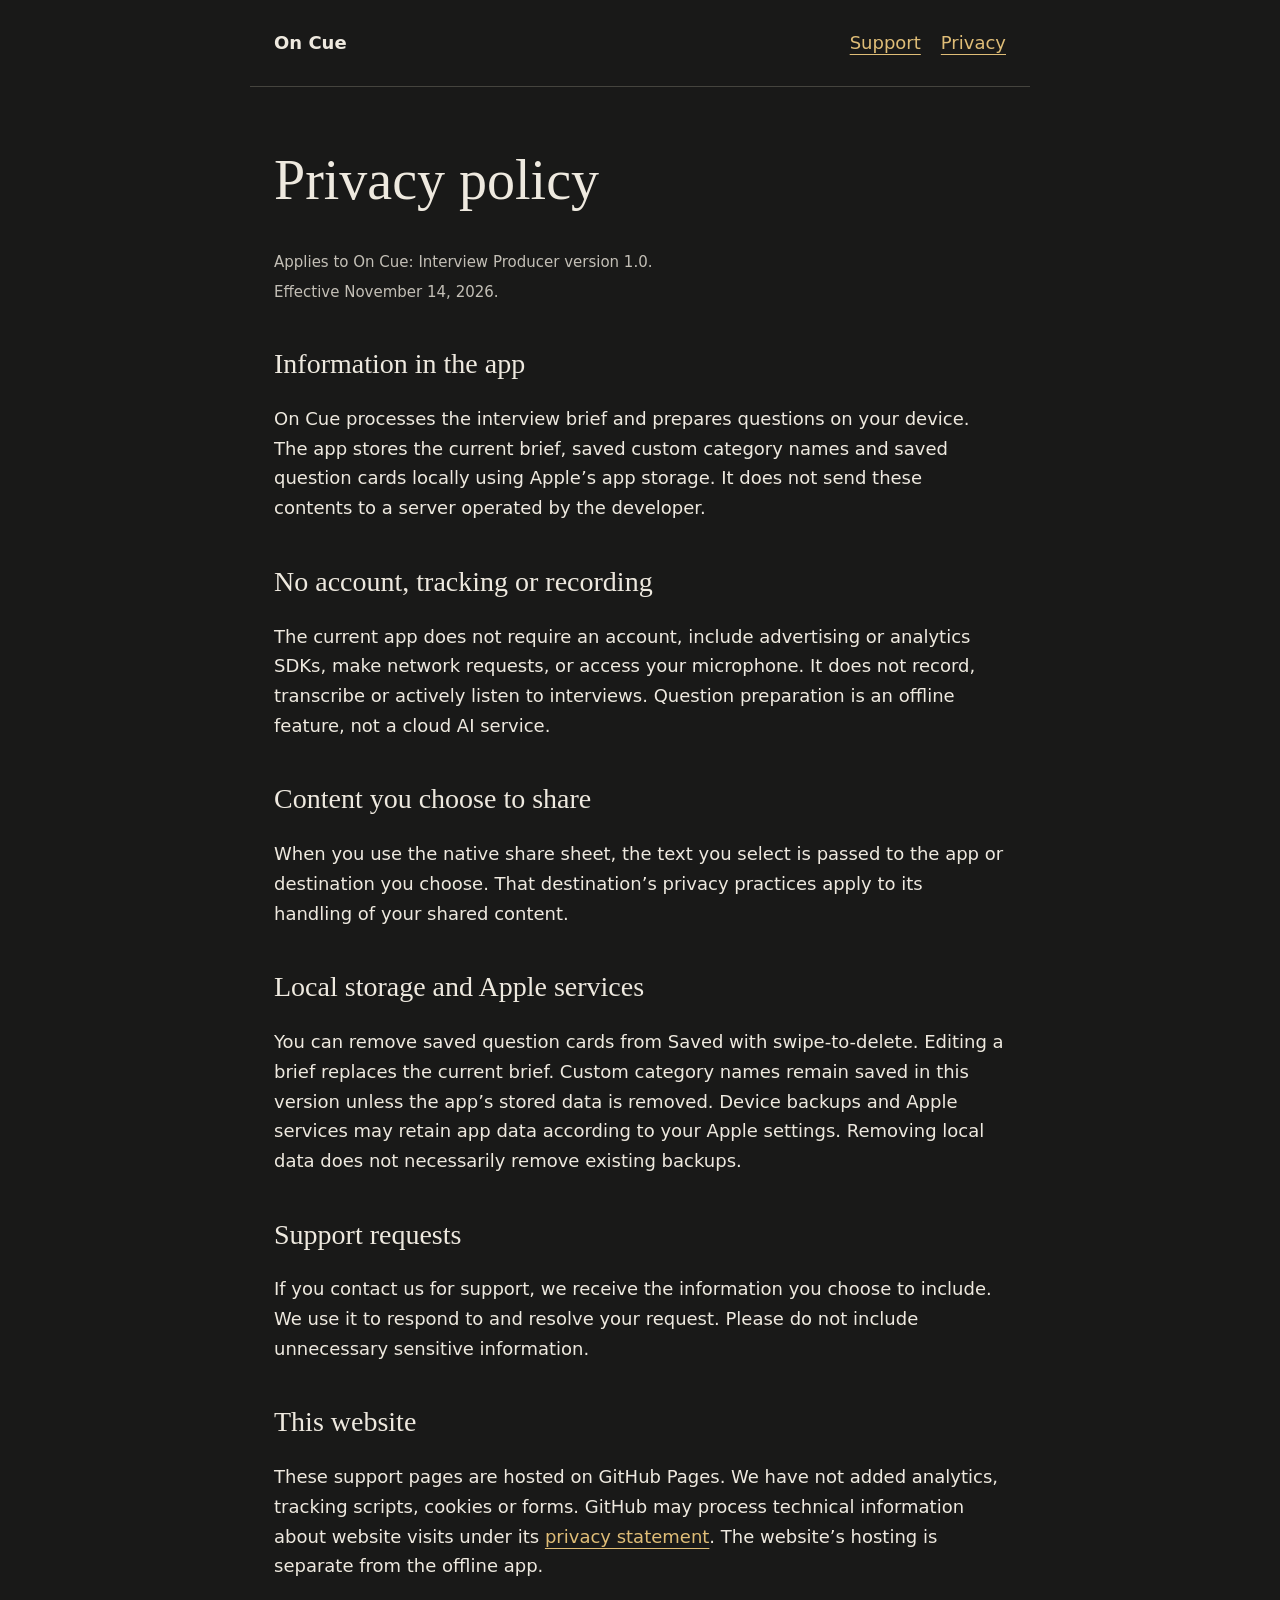
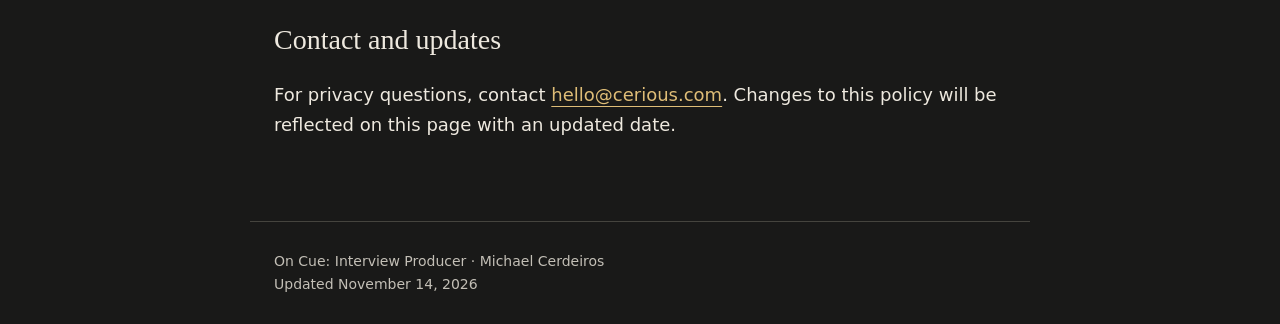
==== on-cue/privacy/index.html @ 378fe447 "Publish On Cue privacy page" ====
<!doctype html><html lang="en"><head><meta charset="utf-8"><meta name="viewport" content="width=device-width,initial-scale=1"><title>Privacy | On Cue</title><meta name="description" content="On Cue: Interview Producer — privacy."><style>:root{color-scheme:dark}*{box-sizing:border-box}body{margin:0;background:#191918;color:#eee9df;font:18px/1.65 system-ui,-apple-system,sans-serif}main,header,footer{max-width:780px;margin:auto;padding:28px 24px}header{display:flex;justify-content:space-between;gap:24px;border-bottom:1px solid #45443e}nav{display:flex;gap:20px}a{color:#dfbd77;text-underline-offset:5px}h1,h2{font-family:Georgia,serif;font-weight:400;line-height:1.2}h1{font-size:clamp(38px,7vw,56px);margin:32px 0}h2{font-size:28px;margin-top:42px}p{max-width:65ch}small,footer{color:#c3bfb6}footer{border-top:1px solid #45443e;margin-top:36px;font-size:14px}a:focus-visible{outline:3px solid #dfbd77;outline-offset:4px}@media(max-width:480px){header{display:block}nav{margin-top:12px}}</style></head><body><header><strong>On Cue</strong><nav aria-label="Main navigation"><a href="/on-cue/support/">Support</a><a href="/on-cue/privacy/">Privacy</a></nav></header><main><h1>Privacy policy</h1><p><small>Applies to On Cue: Interview Producer version 1.0.<br>Effective November 14, 2026.</small></p><h2>Information in the app</h2><p>On Cue processes the interview brief and prepares questions on your device. The app stores the current brief, saved custom category names and saved question cards locally using Apple’s app storage. It does not send these contents to a server operated by the developer.</p><h2>No account, tracking or recording</h2><p>The current app does not require an account, include advertising or analytics SDKs, make network requests, or access your microphone. It does not record, transcribe or actively listen to interviews. Question preparation is an offline feature, not a cloud AI service.</p><h2>Content you choose to share</h2><p>When you use the native share sheet, the text you select is passed to the app or destination you choose. That destination’s privacy practices apply to its handling of your shared content.</p><h2>Local storage and Apple services</h2><p>You can remove saved question cards from Saved with swipe-to-delete. Editing a brief replaces the current brief. Custom category names remain saved in this version unless the app’s stored data is removed. Device backups and Apple services may retain app data according to your Apple settings. Removing local data does not necessarily remove existing backups.</p><h2>Support requests</h2><p>If you contact us for support, we receive the information you choose to include. We use it to respond to and resolve your request. Please do not include unnecessary sensitive information.</p><h2>This website</h2><p>These support pages are hosted on GitHub Pages. We have not added analytics, tracking scripts, cookies or forms. GitHub may process technical information about website visits under its <a href="https://docs.github.com/en/site-policy/privacy-policies/github-general-privacy-statement">privacy statement</a>. The website’s hosting is separate from the offline app.</p><h2>Contact and updates</h2><p>For privacy questions, contact <a href="mailto:hello@cerious.com">hello@cerious.com</a>. Changes to this policy will be reflected on this page with an updated date.</p></main><footer>On Cue: Interview Producer · Michael Cerdeiros<br>Updated November 14, 2026</footer></body></html>
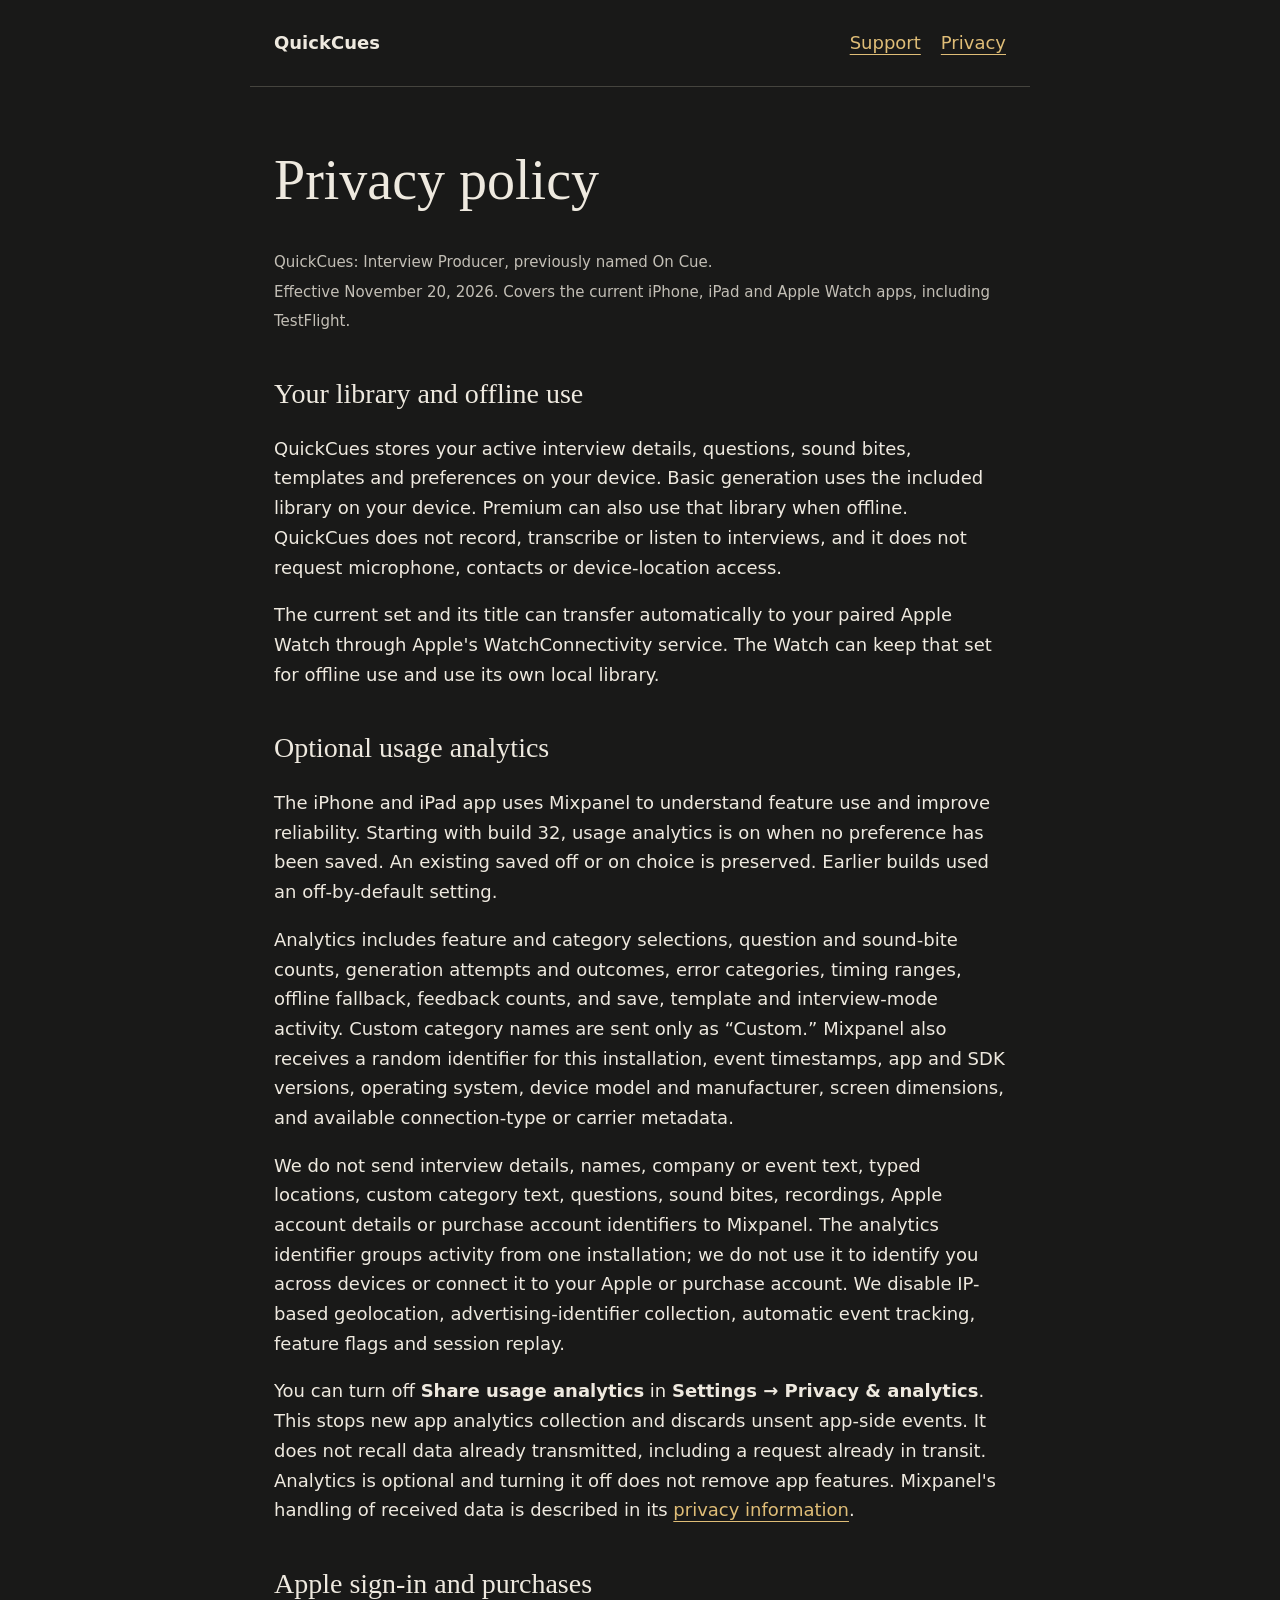
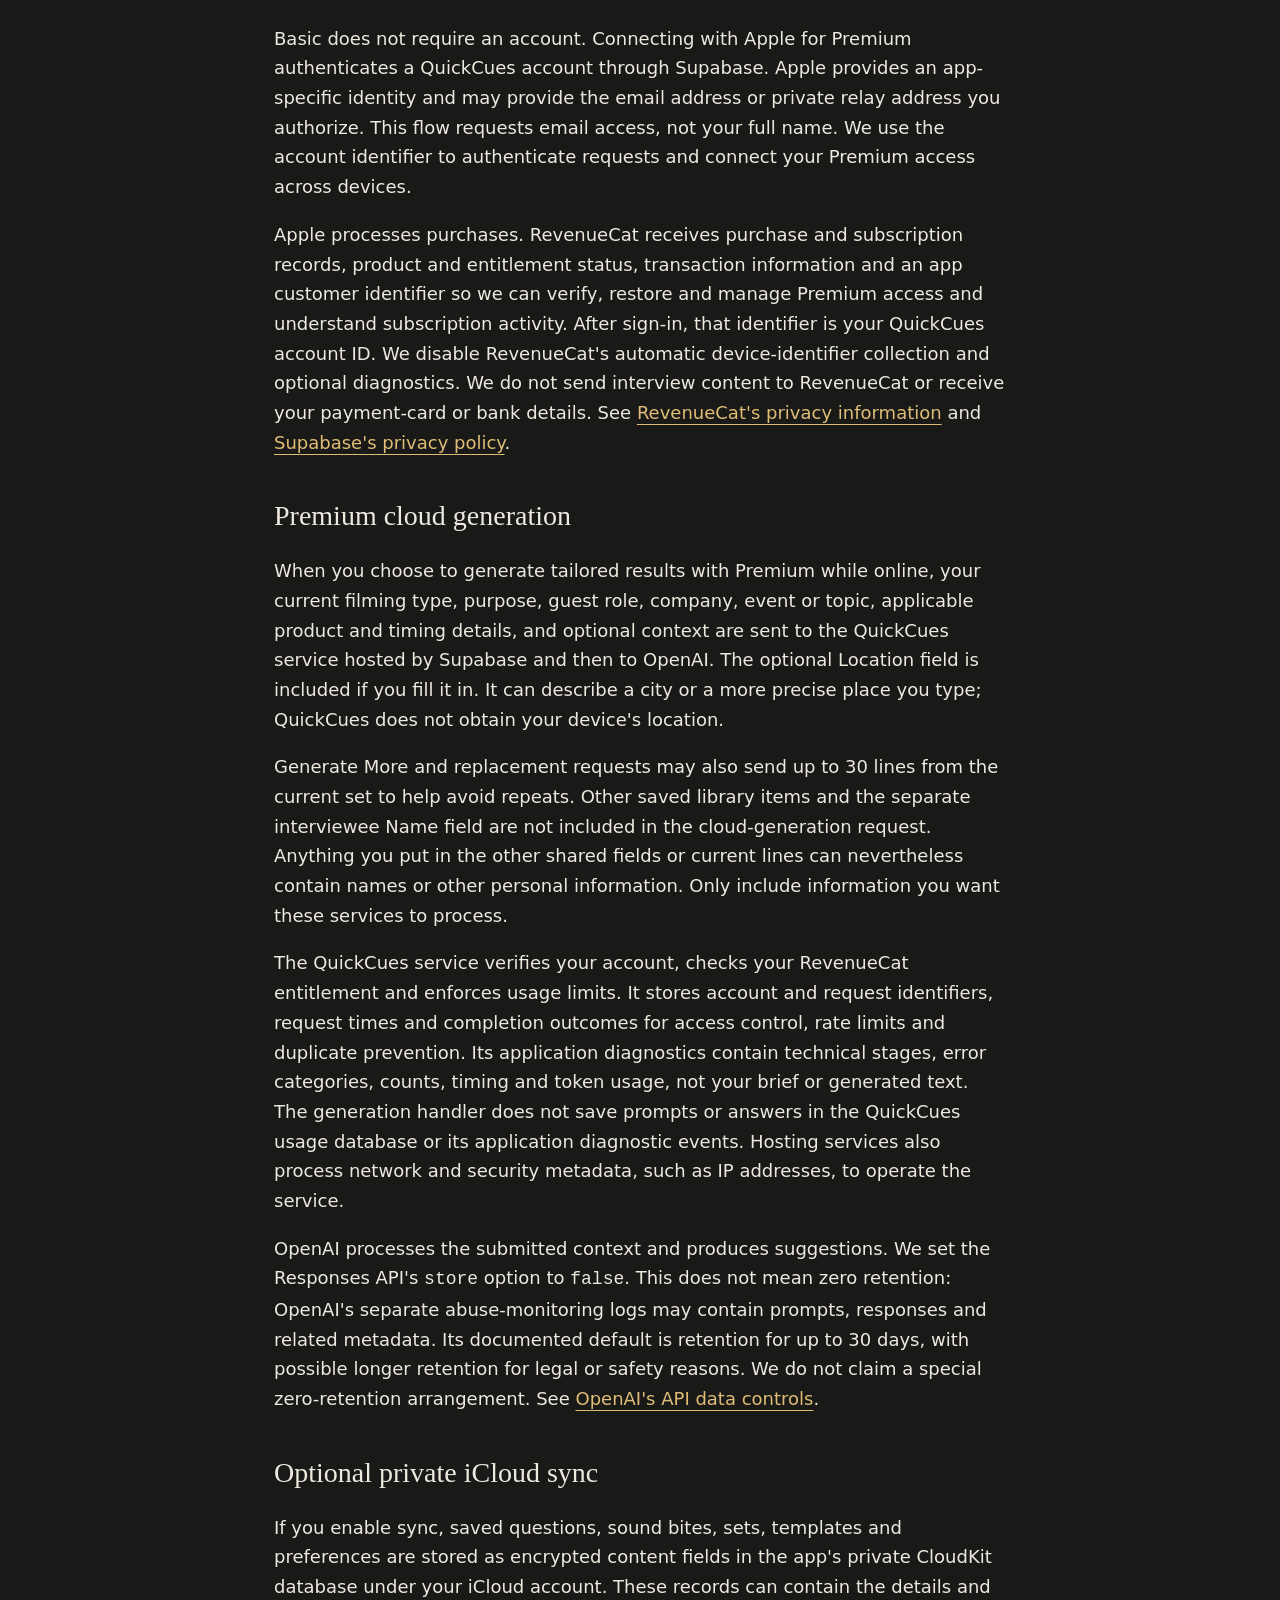
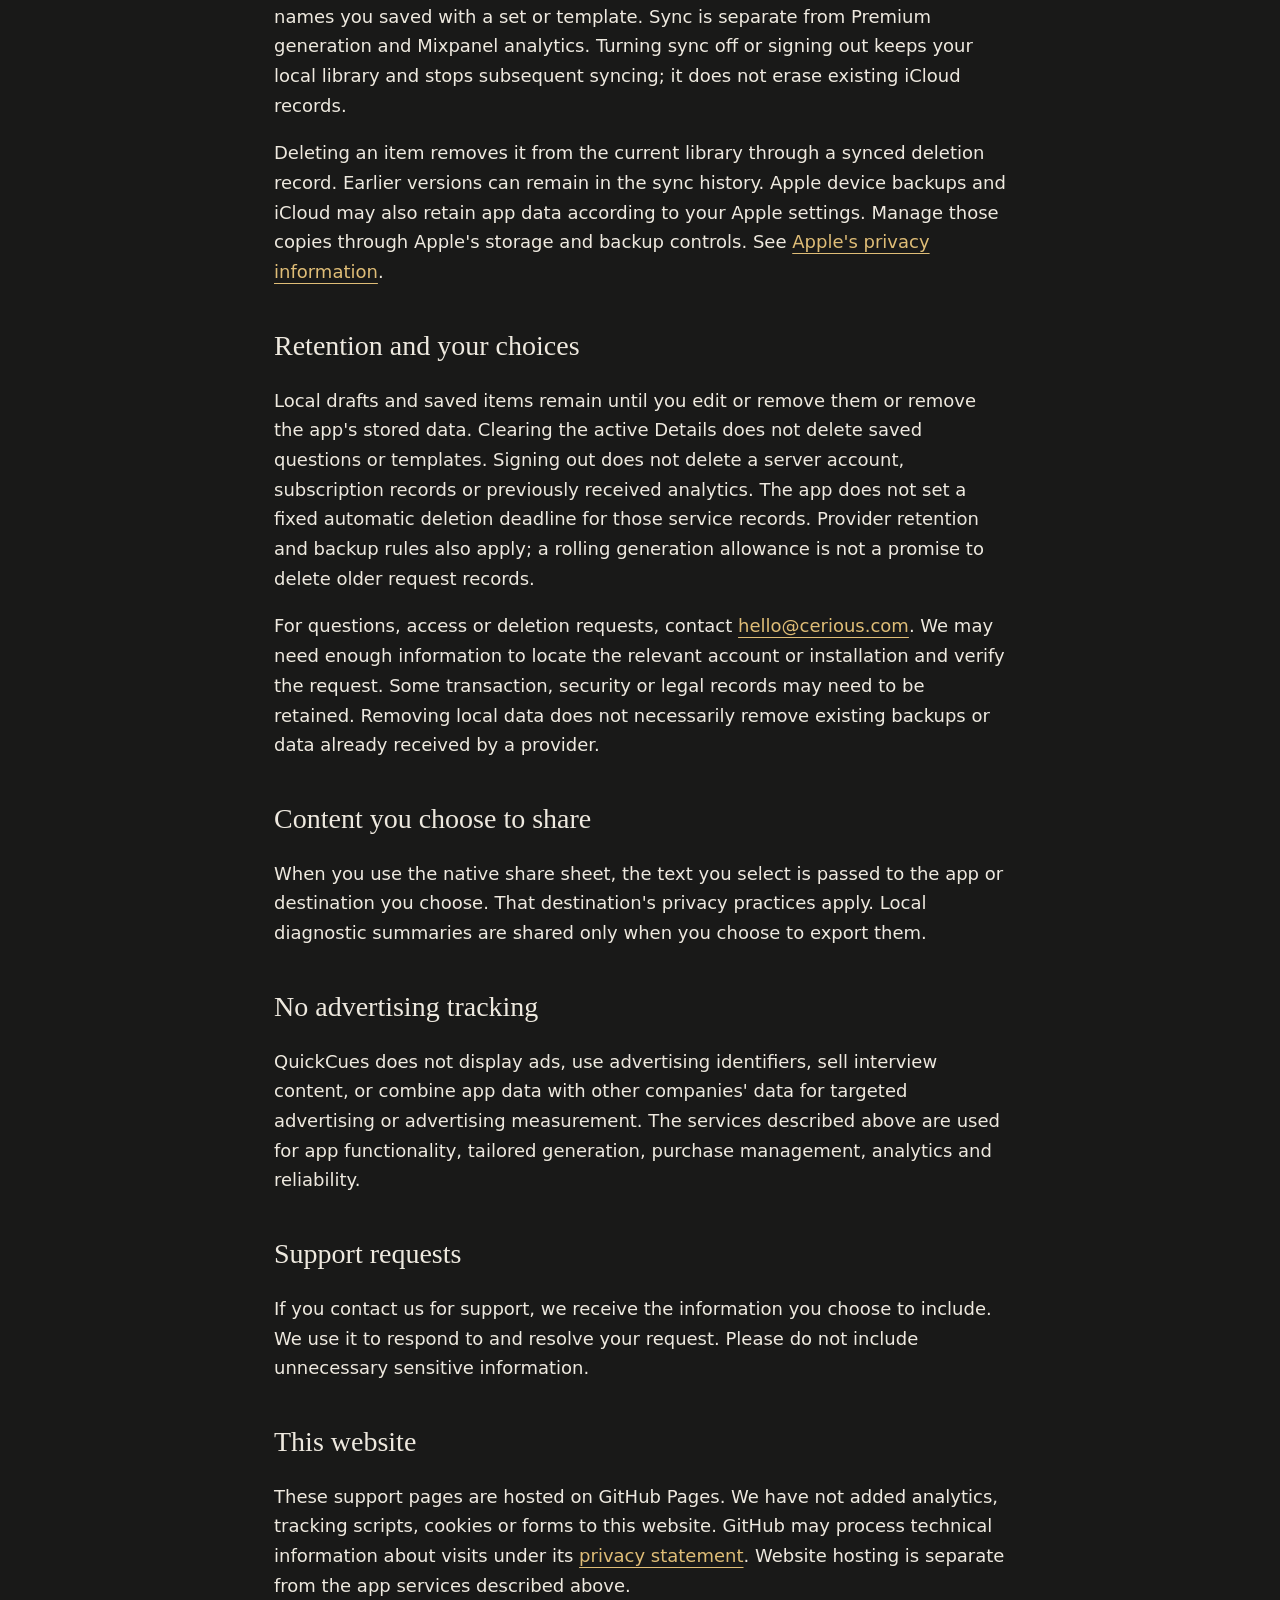
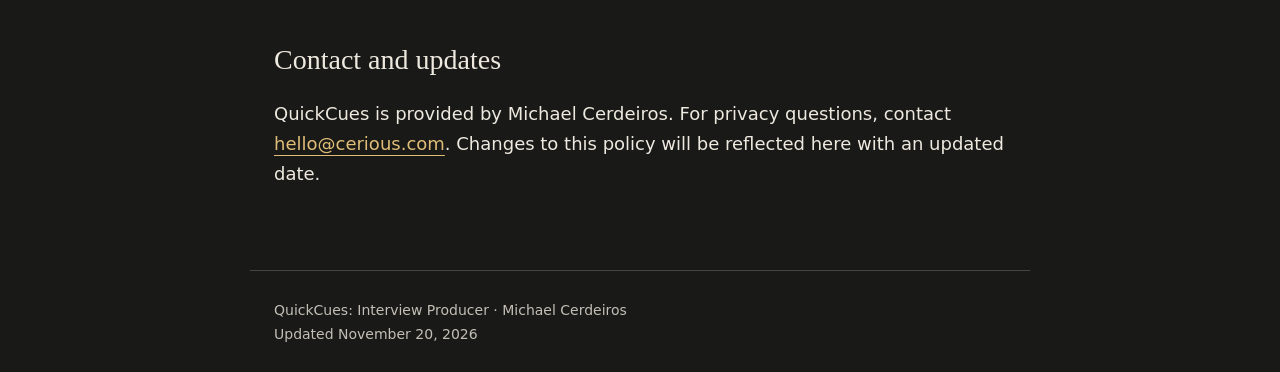
==== commit 12b4e34f: "Update QuickCues privacy disclosures for analytics and Premium services" ====
--- a/on-cue/privacy/index.html
+++ b/on-cue/privacy/index.html
@@ -1 +1,36 @@
-<!doctype html><html lang="en"><head><meta charset="utf-8"><meta name="viewport" content="width=device-width,initial-scale=1"><title>Privacy | On Cue</title><meta name="description" content="On Cue: Interview Producer — privacy."><style>:root{color-scheme:dark}*{box-sizing:border-box}body{margin:0;background:#191918;color:#eee9df;font:18px/1.65 system-ui,-apple-system,sans-serif}main,header,footer{max-width:780px;margin:auto;padding:28px 24px}header{display:flex;justify-content:space-between;gap:24px;border-bottom:1px solid #45443e}nav{display:flex;gap:20px}a{color:#dfbd77;text-underline-offset:5px}h1,h2{font-family:Georgia,serif;font-weight:400;line-height:1.2}h1{font-size:clamp(38px,7vw,56px);margin:32px 0}h2{font-size:28px;margin-top:42px}p{max-width:65ch}small,footer{color:#c3bfb6}footer{border-top:1px solid #45443e;margin-top:36px;font-size:14px}a:focus-visible{outline:3px solid #dfbd77;outline-offset:4px}@media(max-width:480px){header{display:block}nav{margin-top:12px}}</style></head><body><header><strong>On Cue</strong><nav aria-label="Main navigation"><a href="/on-cue/support/">Support</a><a href="/on-cue/privacy/">Privacy</a></nav></header><main><h1>Privacy policy</h1><p><small>Applies to On Cue: Interview Producer version 1.0.<br>Effective November 14, 2026.</small></p><h2>Information in the app</h2><p>On Cue processes the interview brief and prepares questions on your device. The app stores the current brief, saved custom category names and saved question cards locally using Apple’s app storage. It does not send these contents to a server operated by the developer.</p><h2>No account, tracking or recording</h2><p>The current app does not require an account, include advertising or analytics SDKs, make network requests, or access your microphone. It does not record, transcribe or actively listen to interviews. Question preparation is an offline feature, not a cloud AI service.</p><h2>Content you choose to share</h2><p>When you use the native share sheet, the text you select is passed to the app or destination you choose. That destination’s privacy practices apply to its handling of your shared content.</p><h2>Local storage and Apple services</h2><p>You can remove saved question cards from Saved with swipe-to-delete. Editing a brief replaces the current brief. Custom category names remain saved in this version unless the app’s stored data is removed. Device backups and Apple services may retain app data according to your Apple settings. Removing local data does not necessarily remove existing backups.</p><h2>Support requests</h2><p>If you contact us for support, we receive the information you choose to include. We use it to respond to and resolve your request. Please do not include unnecessary sensitive information.</p><h2>This website</h2><p>These support pages are hosted on GitHub Pages. We have not added analytics, tracking scripts, cookies or forms. GitHub may process technical information about website visits under its <a href="https://docs.github.com/en/site-policy/privacy-policies/github-general-privacy-statement">privacy statement</a>. The website’s hosting is separate from the offline app.</p><h2>Contact and updates</h2><p>For privacy questions, contact <a href="mailto:hello@cerious.com">hello@cerious.com</a>. Changes to this policy will be reflected on this page with an updated date.</p></main><footer>On Cue: Interview Producer · Michael Cerdeiros<br>Updated November 14, 2026</footer></body></html>+<!doctype html><html lang="en"><head><meta charset="utf-8"><meta name="viewport" content="width=device-width,initial-scale=1"><title>Privacy | QuickCues</title><meta name="description" content="QuickCues: Interview Producer privacy policy."><style>:root{color-scheme:dark}*{box-sizing:border-box}body{margin:0;background:#191918;color:#eee9df;font:18px/1.65 system-ui,-apple-system,sans-serif}main,header,footer{max-width:780px;margin:auto;padding:28px 24px}header{display:flex;justify-content:space-between;gap:24px;border-bottom:1px solid #45443e}nav{display:flex;gap:20px}a{color:#dfbd77;text-underline-offset:5px}h1,h2{font-family:Georgia,serif;font-weight:400;line-height:1.2}h1{font-size:clamp(38px,7vw,56px);margin:32px 0}h2{font-size:28px;margin-top:42px}p{max-width:65ch}small,footer{color:#c3bfb6}footer{border-top:1px solid #45443e;margin-top:36px;font-size:14px}a:focus-visible{outline:3px solid #dfbd77;outline-offset:4px}@media(max-width:480px){header{display:block}nav{margin-top:12px}}</style></head><body><header><strong>QuickCues</strong><nav aria-label="Main navigation"><a href="/on-cue/support/">Support</a><a href="/on-cue/privacy/">Privacy</a></nav></header><main>
+<h1>Privacy policy</h1>
+<p><small>QuickCues: Interview Producer, previously named On Cue.<br>Effective November 20, 2026. Covers the current iPhone, iPad and Apple Watch apps, including TestFlight.</small></p>
+<h2>Your library and offline use</h2>
+<p>QuickCues stores your active interview details, questions, sound bites, templates and preferences on your device. Basic generation uses the included library on your device. Premium can also use that library when offline. QuickCues does not record, transcribe or listen to interviews, and it does not request microphone, contacts or device-location access.</p>
+<p>The current set and its title can transfer automatically to your paired Apple Watch through Apple's WatchConnectivity service. The Watch can keep that set for offline use and use its own local library.</p>
+<h2>Optional usage analytics</h2>
+<p>The iPhone and iPad app uses Mixpanel to understand feature use and improve reliability. Starting with build 32, usage analytics is on when no preference has been saved. An existing saved off or on choice is preserved. Earlier builds used an off-by-default setting.</p>
+<p>Analytics includes feature and category selections, question and sound-bite counts, generation attempts and outcomes, error categories, timing ranges, offline fallback, feedback counts, and save, template and interview-mode activity. Custom category names are sent only as “Custom.” Mixpanel also receives a random identifier for this installation, event timestamps, app and SDK versions, operating system, device model and manufacturer, screen dimensions, and available connection-type or carrier metadata.</p>
+<p>We do not send interview details, names, company or event text, typed locations, custom category text, questions, sound bites, recordings, Apple account details or purchase account identifiers to Mixpanel. The analytics identifier groups activity from one installation; we do not use it to identify you across devices or connect it to your Apple or purchase account. We disable IP-based geolocation, advertising-identifier collection, automatic event tracking, feature flags and session replay.</p>
+<p>You can turn off <strong>Share usage analytics</strong> in <strong>Settings → Privacy &amp; analytics</strong>. This stops new app analytics collection and discards unsent app-side events. It does not recall data already transmitted, including a request already in transit. Analytics is optional and turning it off does not remove app features. Mixpanel's handling of received data is described in its <a href="https://mixpanel.com/legal/privacy-policy/">privacy information</a>.</p>
+<h2>Apple sign-in and purchases</h2>
+<p>Basic does not require an account. Connecting with Apple for Premium authenticates a QuickCues account through Supabase. Apple provides an app-specific identity and may provide the email address or private relay address you authorize. This flow requests email access, not your full name. We use the account identifier to authenticate requests and connect your Premium access across devices.</p>
+<p>Apple processes purchases. RevenueCat receives purchase and subscription records, product and entitlement status, transaction information and an app customer identifier so we can verify, restore and manage Premium access and understand subscription activity. After sign-in, that identifier is your QuickCues account ID. We disable RevenueCat's automatic device-identifier collection and optional diagnostics. We do not send interview content to RevenueCat or receive your payment-card or bank details. See <a href="https://www.revenuecat.com/privacy/">RevenueCat's privacy information</a> and <a href="https://supabase.com/privacy">Supabase's privacy policy</a>.</p>
+<h2>Premium cloud generation</h2>
+<p>When you choose to generate tailored results with Premium while online, your current filming type, purpose, guest role, company, event or topic, applicable product and timing details, and optional context are sent to the QuickCues service hosted by Supabase and then to OpenAI. The optional Location field is included if you fill it in. It can describe a city or a more precise place you type; QuickCues does not obtain your device's location.</p>
+<p>Generate More and replacement requests may also send up to 30 lines from the current set to help avoid repeats. Other saved library items and the separate interviewee Name field are not included in the cloud-generation request. Anything you put in the other shared fields or current lines can nevertheless contain names or other personal information. Only include information you want these services to process.</p>
+<p>The QuickCues service verifies your account, checks your RevenueCat entitlement and enforces usage limits. It stores account and request identifiers, request times and completion outcomes for access control, rate limits and duplicate prevention. Its application diagnostics contain technical stages, error categories, counts, timing and token usage, not your brief or generated text. The generation handler does not save prompts or answers in the QuickCues usage database or its application diagnostic events. Hosting services also process network and security metadata, such as IP addresses, to operate the service.</p>
+<p>OpenAI processes the submitted context and produces suggestions. We set the Responses API's <code>store</code> option to <code>false</code>. This does not mean zero retention: OpenAI's separate abuse-monitoring logs may contain prompts, responses and related metadata. Its documented default is retention for up to 30 days, with possible longer retention for legal or safety reasons. We do not claim a special zero-retention arrangement. See <a href="https://developers.openai.com/api/docs/guides/your-data">OpenAI's API data controls</a>.</p>
+<h2>Optional private iCloud sync</h2>
+<p>If you enable sync, saved questions, sound bites, sets, templates and preferences are stored as encrypted content fields in the app's private CloudKit database under your iCloud account. These records can contain the details and names you saved with a set or template. Sync is separate from Premium generation and Mixpanel analytics. Turning sync off or signing out keeps your local library and stops subsequent syncing; it does not erase existing iCloud records.</p>
+<p>Deleting an item removes it from the current library through a synced deletion record. Earlier versions can remain in the sync history. Apple device backups and iCloud may also retain app data according to your Apple settings. Manage those copies through Apple's storage and backup controls. See <a href="https://www.apple.com/legal/privacy/">Apple's privacy information</a>.</p>
+<h2>Retention and your choices</h2>
+<p>Local drafts and saved items remain until you edit or remove them or remove the app's stored data. Clearing the active Details does not delete saved questions or templates. Signing out does not delete a server account, subscription records or previously received analytics. The app does not set a fixed automatic deletion deadline for those service records. Provider retention and backup rules also apply; a rolling generation allowance is not a promise to delete older request records.</p>
+<p>For questions, access or deletion requests, contact <a href="mailto:hello@cerious.com">hello@cerious.com</a>. We may need enough information to locate the relevant account or installation and verify the request. Some transaction, security or legal records may need to be retained. Removing local data does not necessarily remove existing backups or data already received by a provider.</p>
+<h2>Content you choose to share</h2>
+<p>When you use the native share sheet, the text you select is passed to the app or destination you choose. That destination's privacy practices apply. Local diagnostic summaries are shared only when you choose to export them.</p>
+<h2>No advertising tracking</h2>
+<p>QuickCues does not display ads, use advertising identifiers, sell interview content, or combine app data with other companies' data for targeted advertising or advertising measurement. The services described above are used for app functionality, tailored generation, purchase management, analytics and reliability.</p>
+<h2>Support requests</h2>
+<p>If you contact us for support, we receive the information you choose to include. We use it to respond to and resolve your request. Please do not include unnecessary sensitive information.</p>
+<h2>This website</h2>
+<p>These support pages are hosted on GitHub Pages. We have not added analytics, tracking scripts, cookies or forms to this website. GitHub may process technical information about visits under its <a href="https://docs.github.com/en/site-policy/privacy-policies/github-general-privacy-statement">privacy statement</a>. Website hosting is separate from the app services described above.</p>
+<h2>Contact and updates</h2>
+<p>QuickCues is provided by Michael Cerdeiros. For privacy questions, contact <a href="mailto:hello@cerious.com">hello@cerious.com</a>. Changes to this policy will be reflected here with an updated date.</p>
+</main><footer>QuickCues: Interview Producer · Michael Cerdeiros<br>Updated November 20, 2026</footer></body></html>
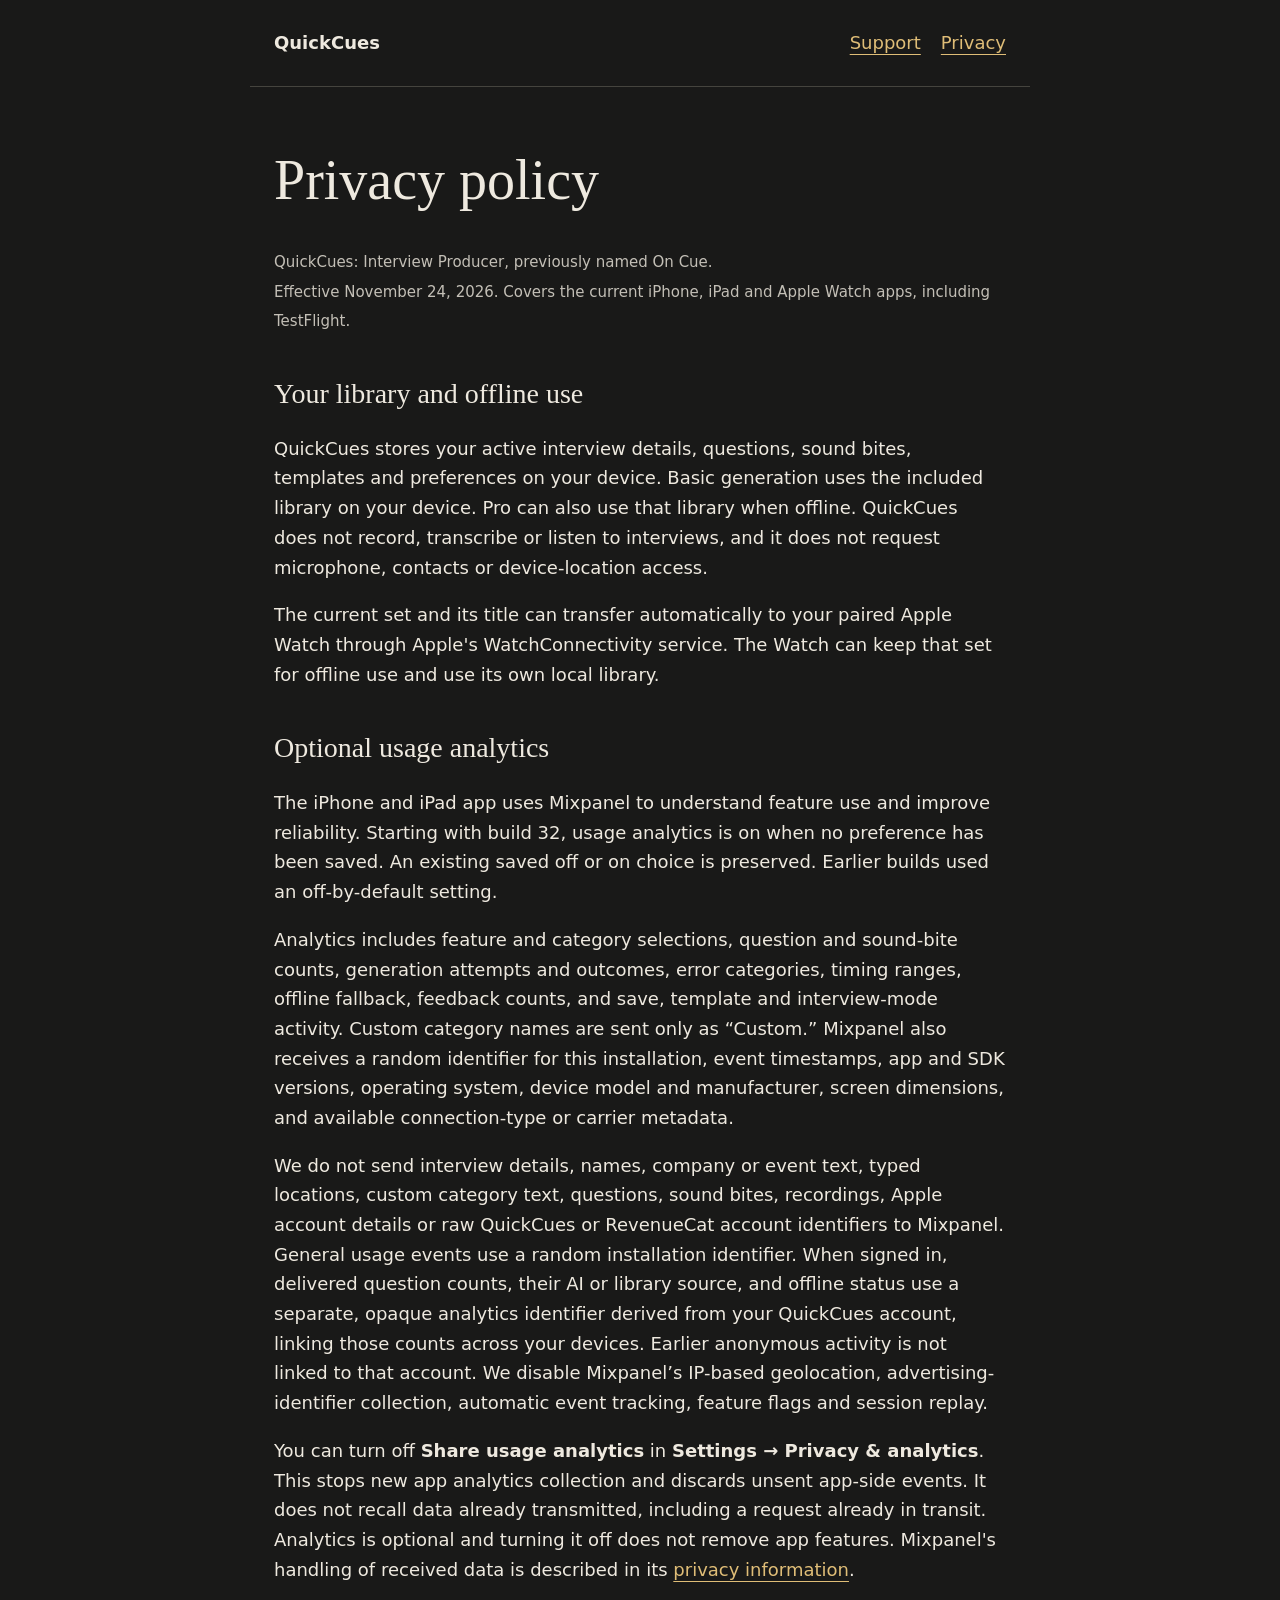
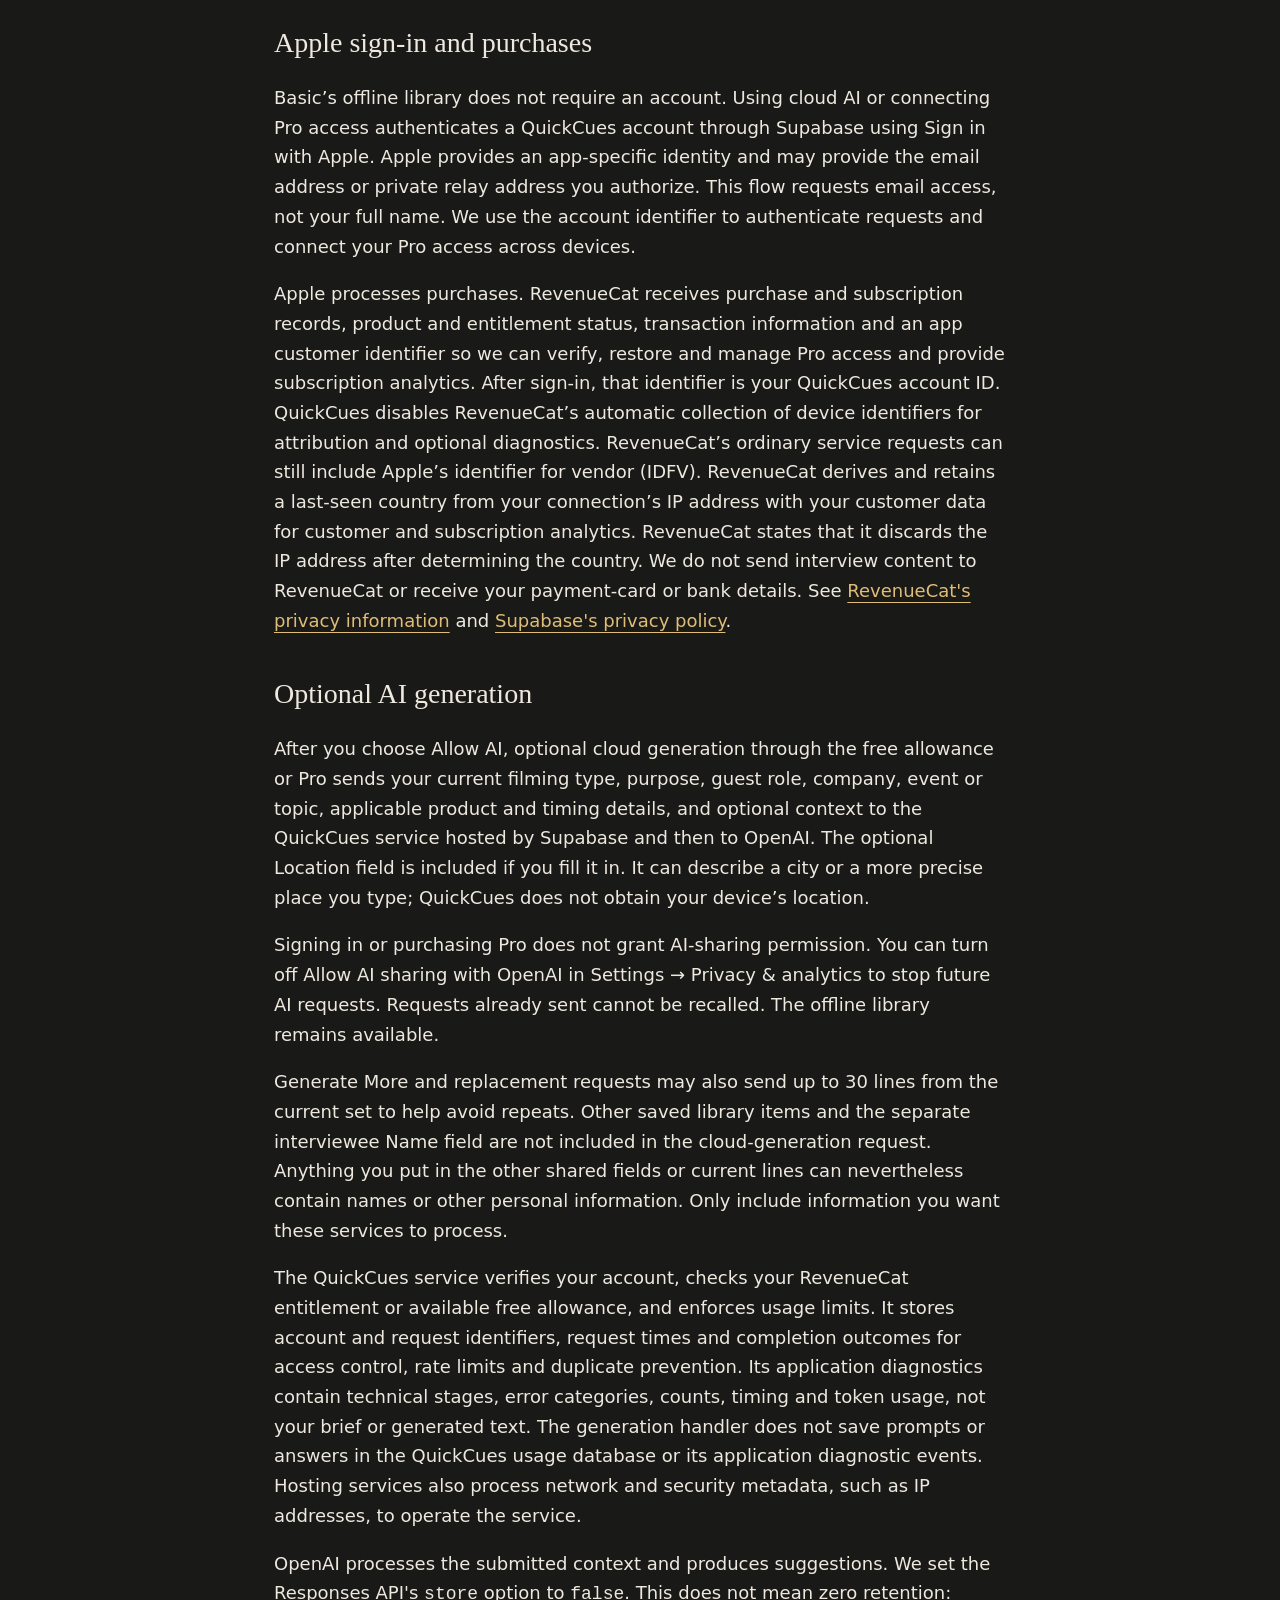
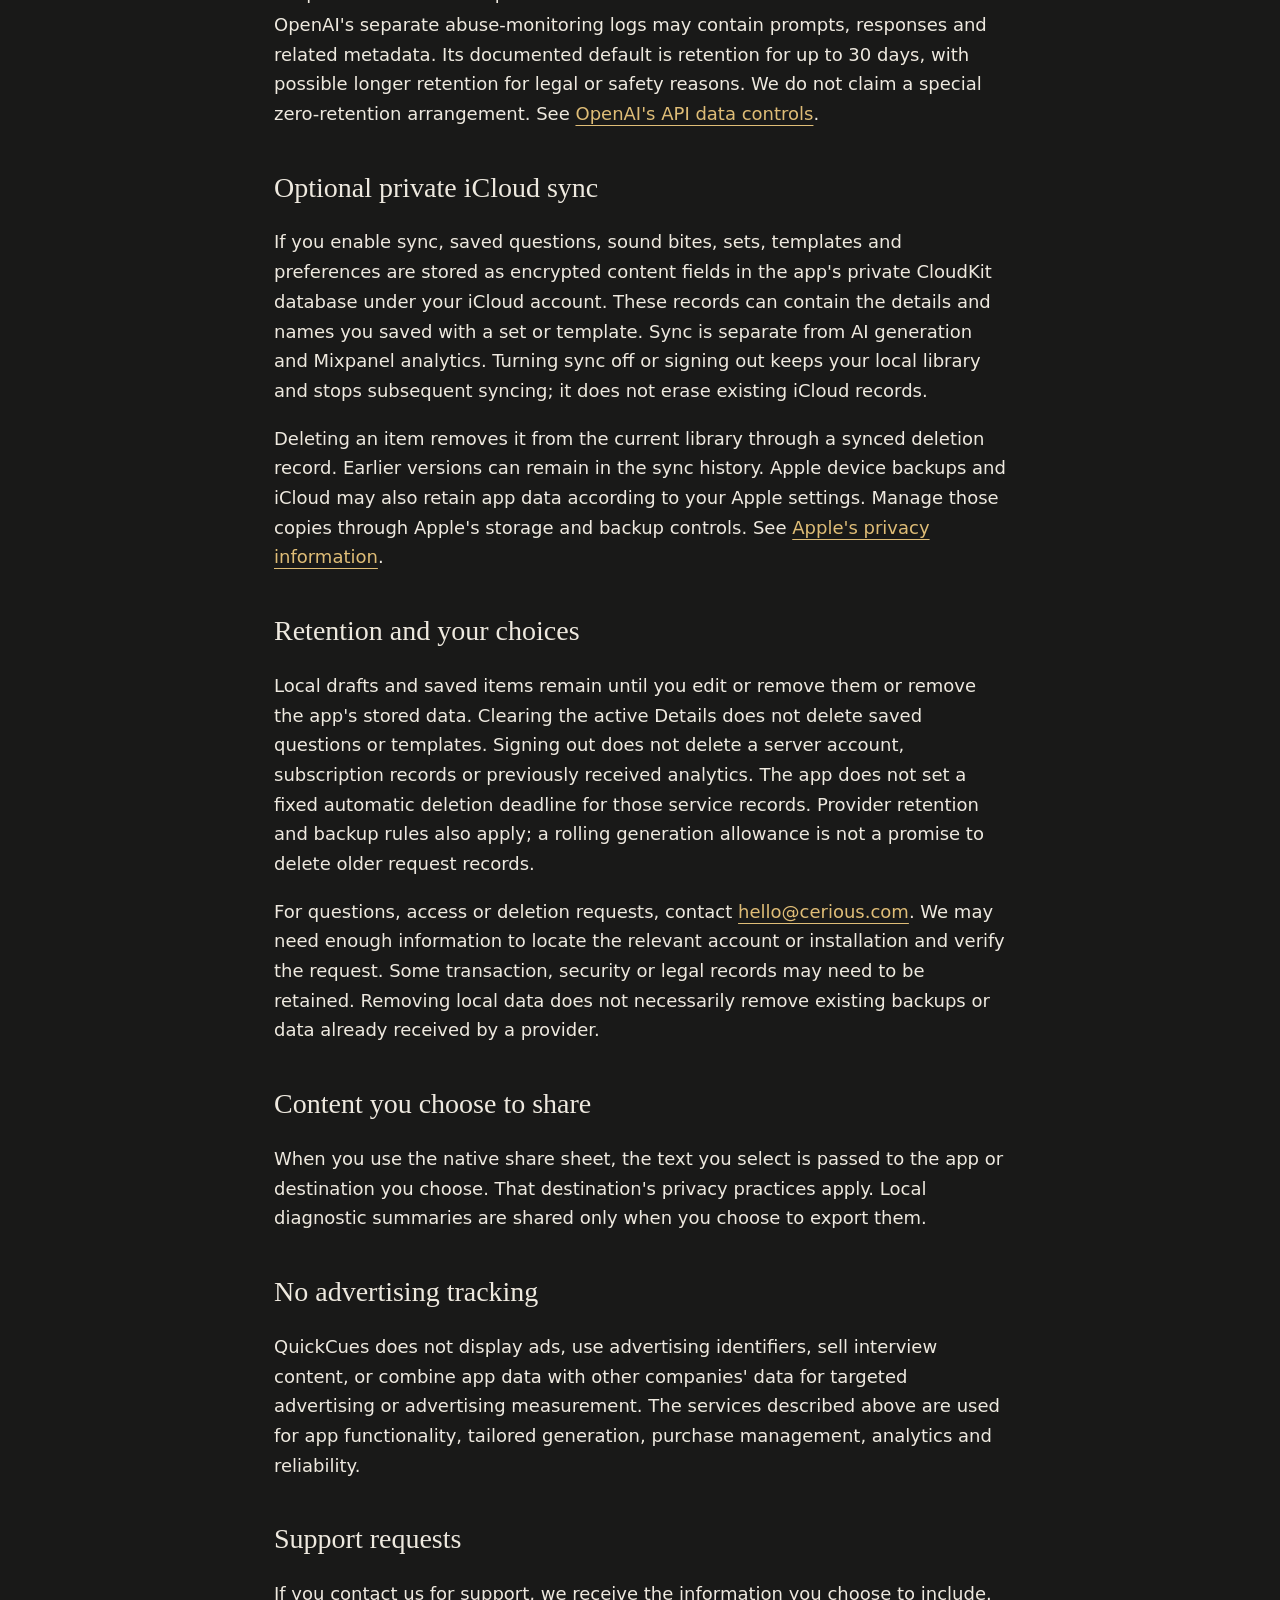
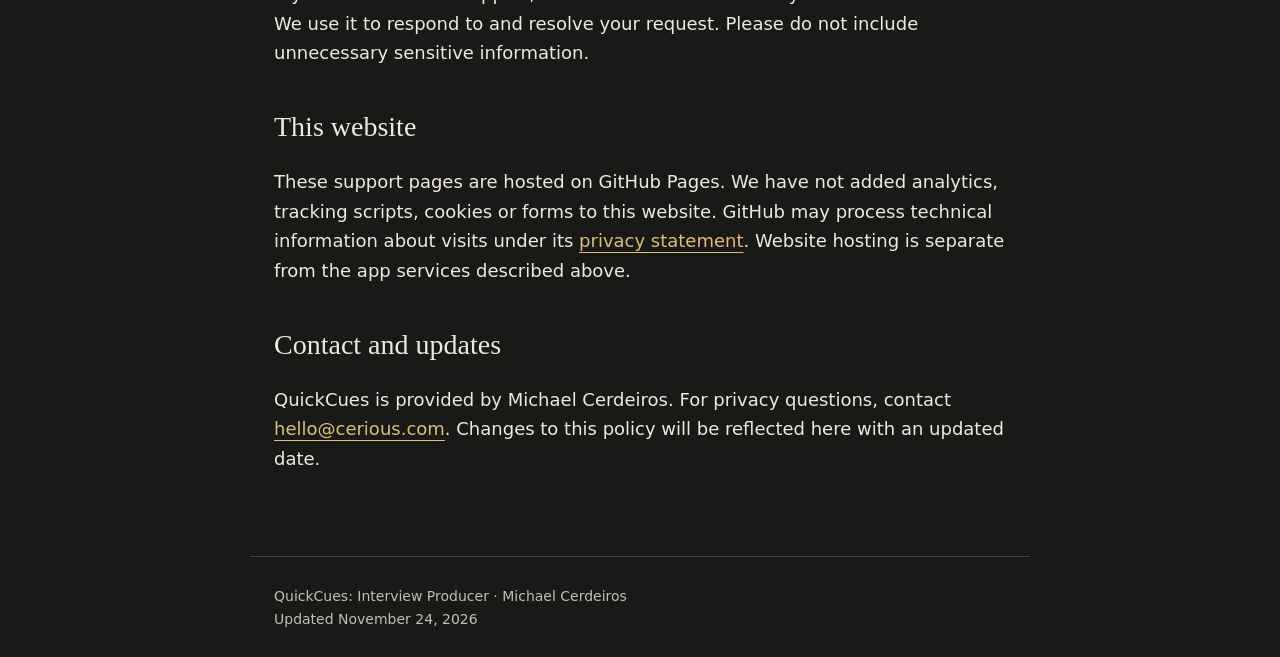
==== commit 18ee89da: "Publish approved QuickCues privacy and support updates" ====
--- a/on-cue/privacy/index.html
+++ b/on-cue/privacy/index.html
@@ -1,24 +1,25 @@
 <!doctype html><html lang="en"><head><meta charset="utf-8"><meta name="viewport" content="width=device-width,initial-scale=1"><title>Privacy | QuickCues</title><meta name="description" content="QuickCues: Interview Producer privacy policy."><style>:root{color-scheme:dark}*{box-sizing:border-box}body{margin:0;background:#191918;color:#eee9df;font:18px/1.65 system-ui,-apple-system,sans-serif}main,header,footer{max-width:780px;margin:auto;padding:28px 24px}header{display:flex;justify-content:space-between;gap:24px;border-bottom:1px solid #45443e}nav{display:flex;gap:20px}a{color:#dfbd77;text-underline-offset:5px}h1,h2{font-family:Georgia,serif;font-weight:400;line-height:1.2}h1{font-size:clamp(38px,7vw,56px);margin:32px 0}h2{font-size:28px;margin-top:42px}p{max-width:65ch}small,footer{color:#c3bfb6}footer{border-top:1px solid #45443e;margin-top:36px;font-size:14px}a:focus-visible{outline:3px solid #dfbd77;outline-offset:4px}@media(max-width:480px){header{display:block}nav{margin-top:12px}}</style></head><body><header><strong>QuickCues</strong><nav aria-label="Main navigation"><a href="/on-cue/support/">Support</a><a href="/on-cue/privacy/">Privacy</a></nav></header><main>
 <h1>Privacy policy</h1>
-<p><small>QuickCues: Interview Producer, previously named On Cue.<br>Effective November 20, 2026. Covers the current iPhone, iPad and Apple Watch apps, including TestFlight.</small></p>
+<p><small>QuickCues: Interview Producer, previously named On Cue.<br>Effective November 24, 2026. Covers the current iPhone, iPad and Apple Watch apps, including TestFlight.</small></p>
 <h2>Your library and offline use</h2>
-<p>QuickCues stores your active interview details, questions, sound bites, templates and preferences on your device. Basic generation uses the included library on your device. Premium can also use that library when offline. QuickCues does not record, transcribe or listen to interviews, and it does not request microphone, contacts or device-location access.</p>
+<p>QuickCues stores your active interview details, questions, sound bites, templates and preferences on your device. Basic generation uses the included library on your device. Pro can also use that library when offline. QuickCues does not record, transcribe or listen to interviews, and it does not request microphone, contacts or device-location access.</p>
 <p>The current set and its title can transfer automatically to your paired Apple Watch through Apple's WatchConnectivity service. The Watch can keep that set for offline use and use its own local library.</p>
 <h2>Optional usage analytics</h2>
 <p>The iPhone and iPad app uses Mixpanel to understand feature use and improve reliability. Starting with build 32, usage analytics is on when no preference has been saved. An existing saved off or on choice is preserved. Earlier builds used an off-by-default setting.</p>
 <p>Analytics includes feature and category selections, question and sound-bite counts, generation attempts and outcomes, error categories, timing ranges, offline fallback, feedback counts, and save, template and interview-mode activity. Custom category names are sent only as “Custom.” Mixpanel also receives a random identifier for this installation, event timestamps, app and SDK versions, operating system, device model and manufacturer, screen dimensions, and available connection-type or carrier metadata.</p>
-<p>We do not send interview details, names, company or event text, typed locations, custom category text, questions, sound bites, recordings, Apple account details or purchase account identifiers to Mixpanel. The analytics identifier groups activity from one installation; we do not use it to identify you across devices or connect it to your Apple or purchase account. We disable IP-based geolocation, advertising-identifier collection, automatic event tracking, feature flags and session replay.</p>
+<p>We do not send interview details, names, company or event text, typed locations, custom category text, questions, sound bites, recordings, Apple account details or raw QuickCues or RevenueCat account identifiers to Mixpanel. General usage events use a random installation identifier. When signed in, delivered question counts, their AI or library source, and offline status use a separate, opaque analytics identifier derived from your QuickCues account, linking those counts across your devices. Earlier anonymous activity is not linked to that account. We disable Mixpanel’s IP-based geolocation, advertising-identifier collection, automatic event tracking, feature flags and session replay.</p>
 <p>You can turn off <strong>Share usage analytics</strong> in <strong>Settings → Privacy &amp; analytics</strong>. This stops new app analytics collection and discards unsent app-side events. It does not recall data already transmitted, including a request already in transit. Analytics is optional and turning it off does not remove app features. Mixpanel's handling of received data is described in its <a href="https://mixpanel.com/legal/privacy-policy/">privacy information</a>.</p>
 <h2>Apple sign-in and purchases</h2>
-<p>Basic does not require an account. Connecting with Apple for Premium authenticates a QuickCues account through Supabase. Apple provides an app-specific identity and may provide the email address or private relay address you authorize. This flow requests email access, not your full name. We use the account identifier to authenticate requests and connect your Premium access across devices.</p>
-<p>Apple processes purchases. RevenueCat receives purchase and subscription records, product and entitlement status, transaction information and an app customer identifier so we can verify, restore and manage Premium access and understand subscription activity. After sign-in, that identifier is your QuickCues account ID. We disable RevenueCat's automatic device-identifier collection and optional diagnostics. We do not send interview content to RevenueCat or receive your payment-card or bank details. See <a href="https://www.revenuecat.com/privacy/">RevenueCat's privacy information</a> and <a href="https://supabase.com/privacy">Supabase's privacy policy</a>.</p>
-<h2>Premium cloud generation</h2>
-<p>When you choose to generate tailored results with Premium while online, your current filming type, purpose, guest role, company, event or topic, applicable product and timing details, and optional context are sent to the QuickCues service hosted by Supabase and then to OpenAI. The optional Location field is included if you fill it in. It can describe a city or a more precise place you type; QuickCues does not obtain your device's location.</p>
+<p>Basic’s offline library does not require an account. Using cloud AI or connecting Pro access authenticates a QuickCues account through Supabase using Sign in with Apple. Apple provides an app-specific identity and may provide the email address or private relay address you authorize. This flow requests email access, not your full name. We use the account identifier to authenticate requests and connect your Pro access across devices.</p>
+<p>Apple processes purchases. RevenueCat receives purchase and subscription records, product and entitlement status, transaction information and an app customer identifier so we can verify, restore and manage Pro access and provide subscription analytics. After sign-in, that identifier is your QuickCues account ID. QuickCues disables RevenueCat’s automatic collection of device identifiers for attribution and optional diagnostics. RevenueCat’s ordinary service requests can still include Apple’s identifier for vendor (IDFV). RevenueCat derives and retains a last-seen country from your connection’s IP address with your customer data for customer and subscription analytics. RevenueCat states that it discards the IP address after determining the country. We do not send interview content to RevenueCat or receive your payment-card or bank details. See <a href="https://www.revenuecat.com/privacy/">RevenueCat's privacy information</a> and <a href="https://supabase.com/privacy">Supabase's privacy policy</a>.</p>
+<h2>Optional AI generation</h2>
+<p>After you choose Allow AI, optional cloud generation through the free allowance or Pro sends your current filming type, purpose, guest role, company, event or topic, applicable product and timing details, and optional context to the QuickCues service hosted by Supabase and then to OpenAI. The optional Location field is included if you fill it in. It can describe a city or a more precise place you type; QuickCues does not obtain your device’s location.</p>
+<p>Signing in or purchasing Pro does not grant AI-sharing permission. You can turn off Allow AI sharing with OpenAI in Settings → Privacy &amp; analytics to stop future AI requests. Requests already sent cannot be recalled. The offline library remains available.</p>
 <p>Generate More and replacement requests may also send up to 30 lines from the current set to help avoid repeats. Other saved library items and the separate interviewee Name field are not included in the cloud-generation request. Anything you put in the other shared fields or current lines can nevertheless contain names or other personal information. Only include information you want these services to process.</p>
-<p>The QuickCues service verifies your account, checks your RevenueCat entitlement and enforces usage limits. It stores account and request identifiers, request times and completion outcomes for access control, rate limits and duplicate prevention. Its application diagnostics contain technical stages, error categories, counts, timing and token usage, not your brief or generated text. The generation handler does not save prompts or answers in the QuickCues usage database or its application diagnostic events. Hosting services also process network and security metadata, such as IP addresses, to operate the service.</p>
+<p>The QuickCues service verifies your account, checks your RevenueCat entitlement or available free allowance, and enforces usage limits. It stores account and request identifiers, request times and completion outcomes for access control, rate limits and duplicate prevention. Its application diagnostics contain technical stages, error categories, counts, timing and token usage, not your brief or generated text. The generation handler does not save prompts or answers in the QuickCues usage database or its application diagnostic events. Hosting services also process network and security metadata, such as IP addresses, to operate the service.</p>
 <p>OpenAI processes the submitted context and produces suggestions. We set the Responses API's <code>store</code> option to <code>false</code>. This does not mean zero retention: OpenAI's separate abuse-monitoring logs may contain prompts, responses and related metadata. Its documented default is retention for up to 30 days, with possible longer retention for legal or safety reasons. We do not claim a special zero-retention arrangement. See <a href="https://developers.openai.com/api/docs/guides/your-data">OpenAI's API data controls</a>.</p>
 <h2>Optional private iCloud sync</h2>
-<p>If you enable sync, saved questions, sound bites, sets, templates and preferences are stored as encrypted content fields in the app's private CloudKit database under your iCloud account. These records can contain the details and names you saved with a set or template. Sync is separate from Premium generation and Mixpanel analytics. Turning sync off or signing out keeps your local library and stops subsequent syncing; it does not erase existing iCloud records.</p>
+<p>If you enable sync, saved questions, sound bites, sets, templates and preferences are stored as encrypted content fields in the app's private CloudKit database under your iCloud account. These records can contain the details and names you saved with a set or template. Sync is separate from AI generation and Mixpanel analytics. Turning sync off or signing out keeps your local library and stops subsequent syncing; it does not erase existing iCloud records.</p>
 <p>Deleting an item removes it from the current library through a synced deletion record. Earlier versions can remain in the sync history. Apple device backups and iCloud may also retain app data according to your Apple settings. Manage those copies through Apple's storage and backup controls. See <a href="https://www.apple.com/legal/privacy/">Apple's privacy information</a>.</p>
 <h2>Retention and your choices</h2>
 <p>Local drafts and saved items remain until you edit or remove them or remove the app's stored data. Clearing the active Details does not delete saved questions or templates. Signing out does not delete a server account, subscription records or previously received analytics. The app does not set a fixed automatic deletion deadline for those service records. Provider retention and backup rules also apply; a rolling generation allowance is not a promise to delete older request records.</p>
@@ -33,4 +34,4 @@
 <p>These support pages are hosted on GitHub Pages. We have not added analytics, tracking scripts, cookies or forms to this website. GitHub may process technical information about visits under its <a href="https://docs.github.com/en/site-policy/privacy-policies/github-general-privacy-statement">privacy statement</a>. Website hosting is separate from the app services described above.</p>
 <h2>Contact and updates</h2>
 <p>QuickCues is provided by Michael Cerdeiros. For privacy questions, contact <a href="mailto:hello@cerious.com">hello@cerious.com</a>. Changes to this policy will be reflected here with an updated date.</p>
-</main><footer>QuickCues: Interview Producer · Michael Cerdeiros<br>Updated November 20, 2026</footer></body></html>+</main><footer>QuickCues: Interview Producer · Michael Cerdeiros<br>Updated November 24, 2026</footer></body></html>
